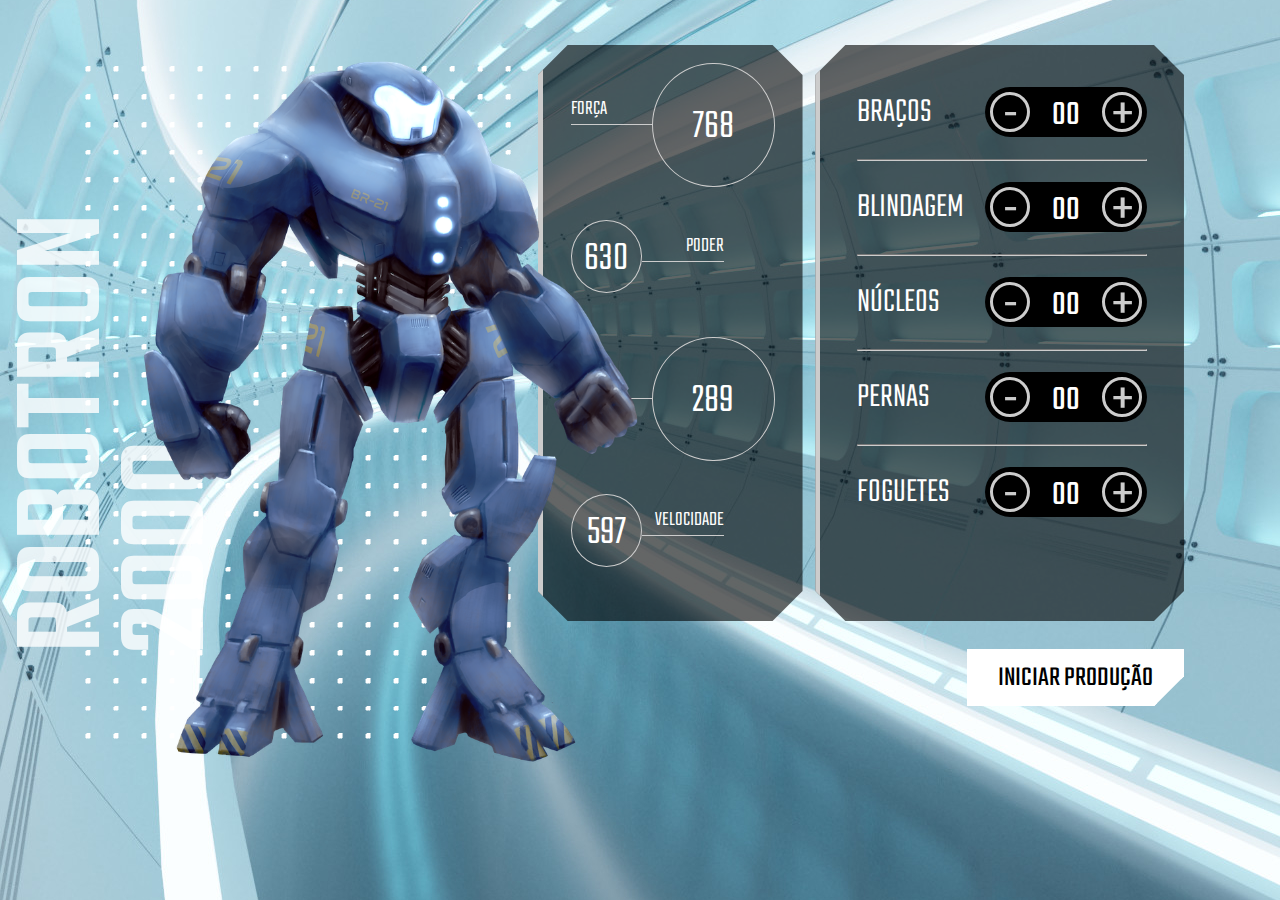
==== js-manipulate-dom/index.html @ 59cdbc50 "upload the base project of the manipulating dom with js course" ====
<!DOCTYPE html>
<html lang="en">
<head>
    <meta charset="UTF-8">
    <meta http-equiv="X-UA-Compatible" content="IE=edge">
    <meta name="viewport" content="width=device-width, initial-scale=1.0">
    <link rel="shortcut icon" type="image/jpg" href="img/favicon.ico"/>
    <title>Robotron 2000</title>

    <link rel="stylesheet" href="css/style.css">
    <link rel="preconnect" href="https://fonts.googleapis.com">
    <link rel="preconnect" href="https://fonts.gstatic.com" crossorigin>
    <link href="https://fonts.googleapis.com/css2?family=Teko:wght@300;500&display=swap" rel="stylesheet"> 
</head>
<body>
    <main>
        <section class="robotron">
            <img class="robo" src="img/robotron.png" alt="Robotron">
            <figcaption class="titulo">ROBOTRON <br>2000</figcaption>
        </section>

        <section class="box estatisticas">
            <div class="estatistica">
                <p class="estatistica-titulo">Força</p>
                <div class="estatistica-valor">
                    <p class="estatistica-numero">768</p>
                </div>
            </div>
            <div class="estatistica">
                <p class="estatistica-titulo">Poder</p>
                <div class="estatistica-valor">
                    <p class="estatistica-numero">630</p>
                </div>
            </div>
            <div class="estatistica">
                <p class="estatistica-titulo">Energia</p>
                <div class="estatistica-valor">
                    <p class="estatistica-numero">289</p>
                </div>
            </div>
            <div class="estatistica">
                <p class="estatistica-titulo">Velocidade</p>
                <div class="estatistica-valor">
                    <p class="estatistica-numero">597</p>
                </div>
            </div>
        </section>

        <section class="equipamentos">
            <form action="" class="montador">
                <div class="box montador-conteudo">
                    <div class="peca">
                        <label for="" class="peca-titulo">Braços</label>
                        <div class="controle">
                            <buttom class="controle-ajuste">-</buttom>
                            <input type="text" class="controle-contador" value="00">
                            <buttom class="controle-ajuste">+</buttom>
                        </div>
                    </div>
                    <hr class="linha">
                    <div class="peca">
                        <label for="" class="peca-titulo">Blindagem</label>
                        <div class="controle">
                            <buttom class="controle-ajuste">-</buttom>
                            <input type="text" class="controle-contador" value="00">
                            <buttom class="controle-ajuste">+</buttom>
                        </div>
                    </div>
                    <hr class="linha">
                    <div class="peca">
                        <label for="" class="peca-titulo">Núcleos</label>
                        <div class="controle">
                            <buttom class="controle-ajuste">-</buttom>
                            <input type="text" class="controle-contador" value="00">
                            <buttom class="controle-ajuste">+</buttom>
                        </div>
                    </div>
                    <hr class="linha">
                    <div class="peca">
                        <label for="" class="peca-titulo">Pernas</label>
                        <div class="controle">
                            <buttom class="controle-ajuste">-</buttom>
                            <input type="text" class="controle-contador" value="00">
                            <buttom class="controle-ajuste">+</buttom>
                        </div>
                    </div>
                    <hr class="linha">
                    <div class="peca">
                        <label for="" class="peca-titulo">Foguetes</label>
                        <div class="controle">
                            <buttom class="controle-ajuste">-</buttom>
                            <input type="text" class="controle-contador" value="00">
                            <buttom class="controle-ajuste">+</buttom>
                        </div>
                    </div>
                </div>
                <input type="submit" value="Iniciar produção" class="producao" id="producao">
            </form>
        </section>
    </main>
</body>
</html>
---- js-manipulate-dom/css/style.css ----
:root {
    --main-cinza: #CCCCCC;
    --main-branco: #FFFFFF;
    --main-preto: #000000;
}

* {
    box-sizing: border-box;
}

body {
    background: url(../img/fundo.jpg);
    background-position: center center;
    background-size: cover cover;
    padding: 0;
    margin: 0;
    font-weight: 300;
}

body, input {
    font-family: 'Teko', sans-serif;
}

main {
    width: 80vw;
    height: 80vh;
    margin: 10vh 8vw 10vh 12vw;
    display: flex;
    gap: 1vw;
}

.robotron {
    background: url(../img/estrutura.png) no-repeat;
    background-position: center center;
    margin: 0;
    flex-basis: 40%;
    position: relative;
}

.robo {
    height: 110%;
    z-index: 1;
    position: absolute;
    left: -20%;
    top: -5%;
}

.titulo {
    transform: rotate(180deg);
    font-weight: 500;
    font-size: 130px;
    position: absolute;
    bottom: 7rem;
    left: -3rem;
    line-height: 0.8;
    writing-mode: vertical-rl;
    text-orientation: mixed;
    color: rgba(255,255,255,0.8)
}

.box {
    background: rgba(0,0,0,0.6);
    clip-path: polygon(calc(100% - 30px) 0, 100% 30px, 100% calc(100% - 30px), calc(100% - 30px) 100%, 30px 100%, 0 calc(100% - 30px), 0 30px, 30px 0);
    border-left: 5px solid var(--main-cinza);
    height: 80%;
}

/****************************** Equipamentos *****/

.equipamentos {
    flex-basis: 32%;
}

.montador {
    height: 100%;;
}

.montador-conteudo {
    padding: 2em 10%;
}

.peca {
    padding: 1em 0;
}

.peca-titulo {
    color: var(--main-branco);
    text-transform: uppercase;
    font-size: 2.5em;
}

.controle {
    background: var(--main-preto);
    border-radius: 25px;
    float: right;
    display: inline-flex;
    padding: 5px;
    align-items: center;
    align-self: flex-end;
}

.controle-contador {
    width: 40px;
    height: 35px;
    background: none;
    border: 0;
    margin: 0 1rem;
    color: var(--main-branco);
    text-align: center;
    font-size: 2.5em;
    display: inline-flex;
    align-items: center;
    padding-top: 8px;
}

.controle-ajuste {
    display: inline-block;
    width: 40px;
    height: 40px;
    line-height: 44px;
    border-radius: 50%;
    color: var(--main-cinza);
    font-size: 4em;
    background: var(--main-preto);
    text-align: center;
    border: 3px solid var(--main-cinza);
    cursor: pointer;
}

.linha {
    border-color: var(--main-cinza);
}

.producao {
    margin-top: 1em;
    font-size: 2em;
    text-transform: uppercase;
    padding: 0.2em 1em;
    float: right;
    border: 3px solid var(--main-branco);
    background: var(--main-branco);
    clip-path: polygon(100% 0, 100% calc(100% - 30px), calc(100% - 30px) 100%, 0 100%, 0 0);
    cursor: pointer;
}

.producao:hover {
    background: var(--main-preto);
    color: var(--main-branco)
}



/****************************** Estatísticas *****/
.estatisticas {
    flex-basis: 23%;
    padding: 2em 2em 0;
}

.estatistica {
    color: var(--main-branco);
    display: flex;
    align-items: flex-start;
    height: 25%;
}

.estatistica-titulo {
    font-size: 1.5em;
    border-bottom: 1px solid var(--main-cinza);
    flex-basis: 40%;
    text-transform: uppercase;
    order: 1
}

.estatistica-valor {
    flex-basis: 60%;
    position: relative;
    margin: 10px 0 0;
    order: 2;
    margin: -10px 0 0;
}

.estatistica-valor::after {
    content: "";
    display: block;
    padding-bottom: 100%;
    border: 1px solid var(--main-cinza);
    border-radius: 50%;
}

.estatistica-numero {
    position: absolute;
    top: 50%;
    transform: translateY(-46%);
    width: 100%;
    line-height: 100%;
    text-align: center;
    font-size: 3em;
    margin: 0;
}

.estatistica:nth-child(2n) .estatistica-titulo {
    order: 2;
    text-align: right;
}

.estatistica:nth-child(2n) .estatistica-valor {
    order: 1;
    flex-basis: 35%;
    margin: 10px 0 0;
}

@media screen and (max-width: 1600px) {
    body { 
        font-size: 14px;
    }
    main {
        width: 90vw;
        height: 80vh;
        margin: 5vh auto;
    }
}

@media screen and (max-width: 1200px) {
    body { 
        font-size: 13px;
    }

    main {
        width: 96vw;
        height: 80vh;
        margin: 10vh auto;
    }
}
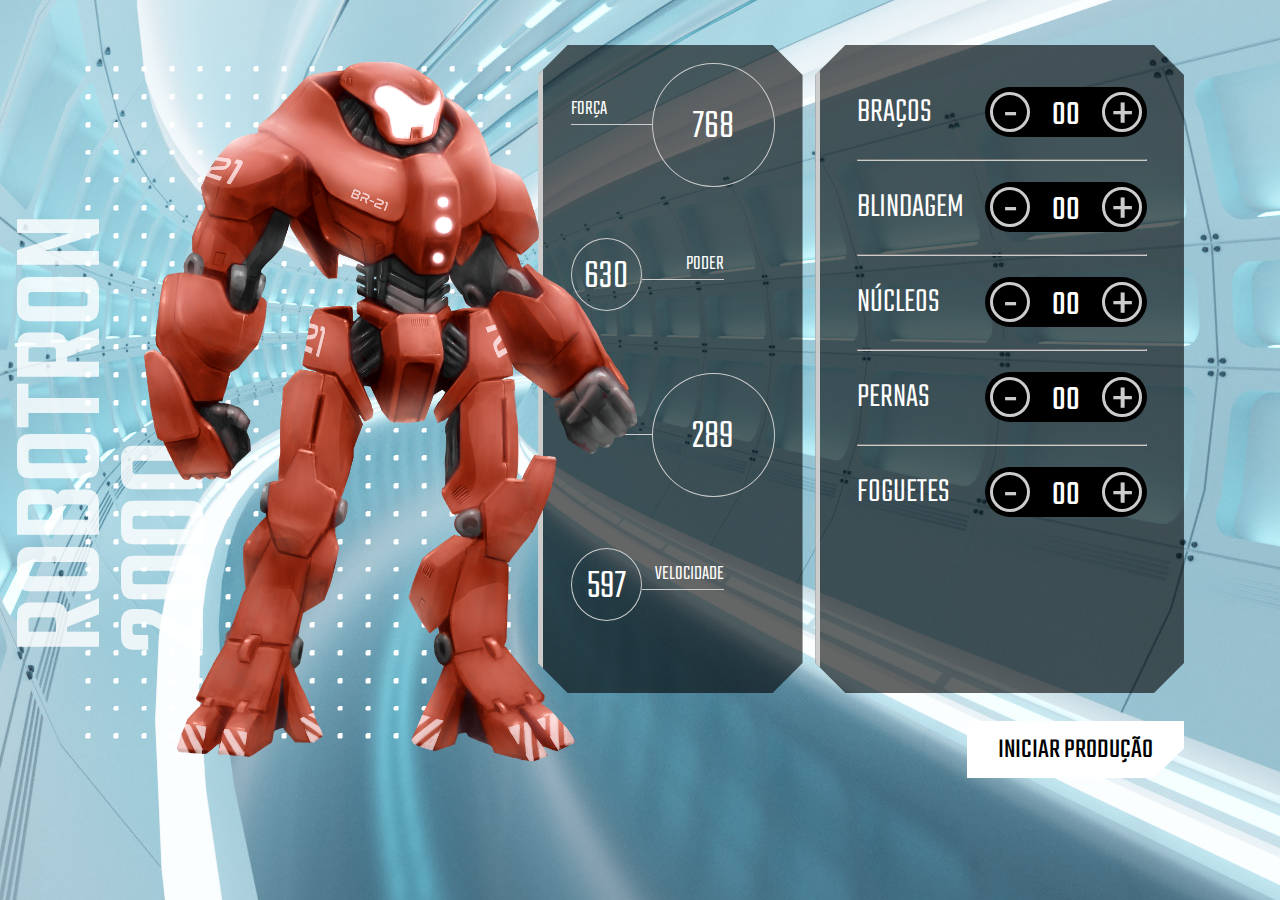
==== commit e275a7f5: "changed the robot img" ====
--- a/js-manipulate-dom/index.html
+++ b/js-manipulate-dom/index.html
@@ -15,7 +15,7 @@
 <body>
     <main>
         <section class="robotron">
-            <img class="robo" src="img/robotron.png" alt="Robotron">
+            <img class="robo" src="img/Robotron 2000 - Vermelho/Robotron 2000 - Vermelho.png" alt="Robotron">
             <figcaption class="titulo">ROBOTRON <br>2000</figcaption>
         </section>
 
--- a/js-manipulate-dom/css/style.css
+++ b/js-manipulate-dom/css/style.css
@@ -62,7 +62,7 @@
     background: rgba(0,0,0,0.6);
     clip-path: polygon(calc(100% - 30px) 0, 100% 30px, 100% calc(100% - 30px), calc(100% - 30px) 100%, 30px 100%, 0 calc(100% - 30px), 0 30px, 30px 0);
     border-left: 5px solid var(--main-cinza);
-    height: 80%;
+    height: 90%;
 }
 
 /****************************** Equipamentos *****/
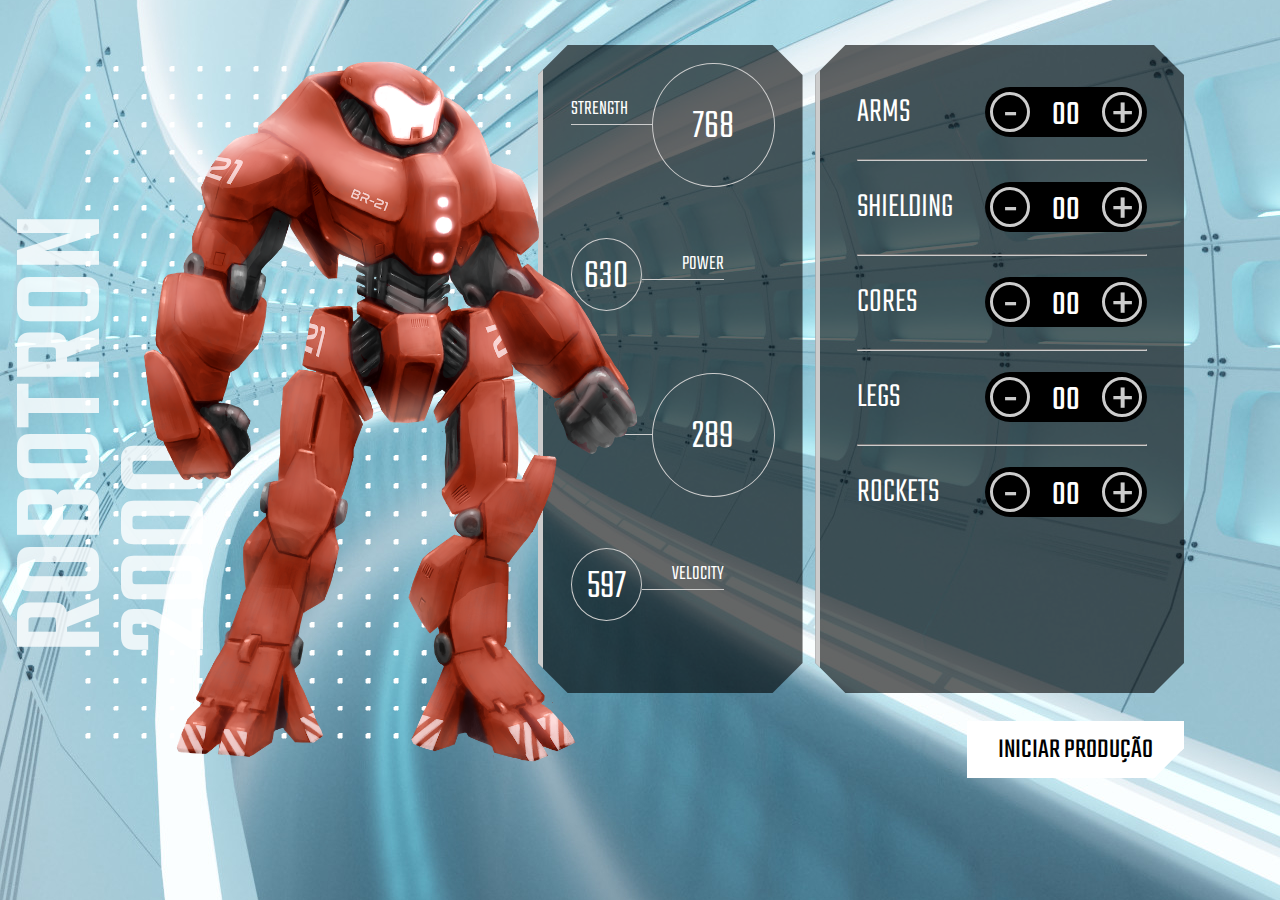
==== commit 03528cfd: "changed the content language" ====
--- a/js-manipulate-dom/index.html
+++ b/js-manipulate-dom/index.html
@@ -21,25 +21,25 @@
 
         <section class="box estatisticas">
             <div class="estatistica">
-                <p class="estatistica-titulo">Força</p>
+                <p class="estatistica-titulo">Strength</p>
                 <div class="estatistica-valor">
                     <p class="estatistica-numero">768</p>
                 </div>
             </div>
             <div class="estatistica">
-                <p class="estatistica-titulo">Poder</p>
+                <p class="estatistica-titulo">Power</p>
                 <div class="estatistica-valor">
                     <p class="estatistica-numero">630</p>
                 </div>
             </div>
             <div class="estatistica">
-                <p class="estatistica-titulo">Energia</p>
+                <p class="estatistica-titulo">Energy</p>
                 <div class="estatistica-valor">
                     <p class="estatistica-numero">289</p>
                 </div>
             </div>
             <div class="estatistica">
-                <p class="estatistica-titulo">Velocidade</p>
+                <p class="estatistica-titulo">Velocity</p>
                 <div class="estatistica-valor">
                     <p class="estatistica-numero">597</p>
                 </div>
@@ -50,7 +50,16 @@
             <form action="" class="montador">
                 <div class="box montador-conteudo">
                     <div class="peca">
-                        <label for="" class="peca-titulo">Braços</label>
+                        <label for="" class="peca-titulo">Arms</label>
+                        <div class="controle">
+                            <buttom class="controle-ajuste" id="minus">-</buttom>
+                            <input type="text" class="controle-contador" value="00" id="arm">
+                            <buttom class="controle-ajuste" id="plus">+</buttom>
+                        </div>
+                    </div>
+                    <hr class="linha">
+                    <div class="peca">
+                        <label for="" class="peca-titulo">Shielding</label>
                         <div class="controle">
                             <buttom class="controle-ajuste">-</buttom>
                             <input type="text" class="controle-contador" value="00">
@@ -59,7 +68,7 @@
                     </div>
                     <hr class="linha">
                     <div class="peca">
-                        <label for="" class="peca-titulo">Blindagem</label>
+                        <label for="" class="peca-titulo">Cores</label>
                         <div class="controle">
                             <buttom class="controle-ajuste">-</buttom>
                             <input type="text" class="controle-contador" value="00">
@@ -68,7 +77,7 @@
                     </div>
                     <hr class="linha">
                     <div class="peca">
-                        <label for="" class="peca-titulo">Núcleos</label>
+                        <label for="" class="peca-titulo">Legs</label>
                         <div class="controle">
                             <buttom class="controle-ajuste">-</buttom>
                             <input type="text" class="controle-contador" value="00">
@@ -77,16 +86,7 @@
                     </div>
                     <hr class="linha">
                     <div class="peca">
-                        <label for="" class="peca-titulo">Pernas</label>
-                        <div class="controle">
-                            <buttom class="controle-ajuste">-</buttom>
-                            <input type="text" class="controle-contador" value="00">
-                            <buttom class="controle-ajuste">+</buttom>
-                        </div>
-                    </div>
-                    <hr class="linha">
-                    <div class="peca">
-                        <label for="" class="peca-titulo">Foguetes</label>
+                        <label for="" class="peca-titulo">Rockets</label>
                         <div class="controle">
                             <buttom class="controle-ajuste">-</buttom>
                             <input type="text" class="controle-contador" value="00">
@@ -98,5 +98,6 @@
             </form>
         </section>
     </main>
+    <script src="js/script.js"></script>
 </body>
 </html>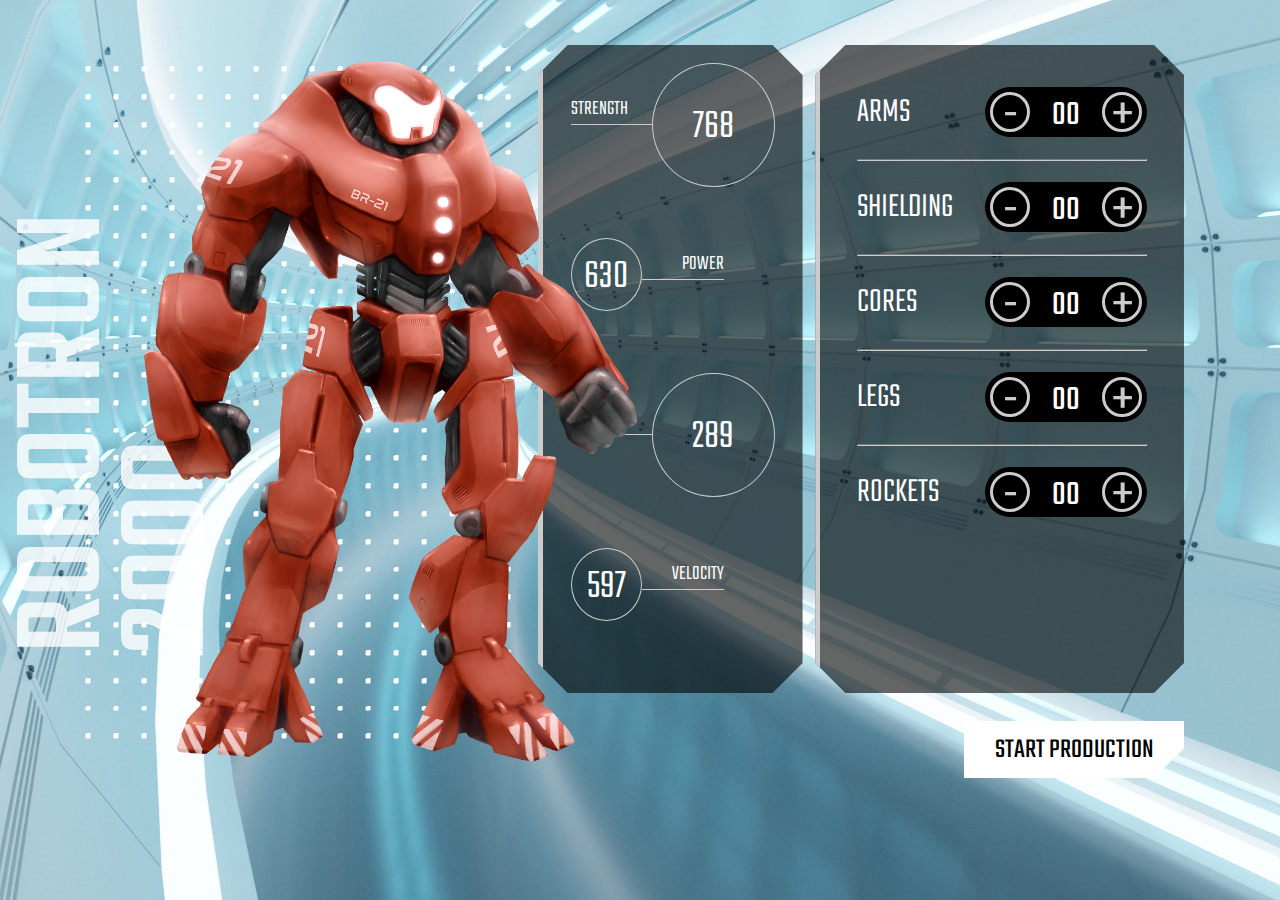
==== commit d6392848: "changed the html properties and the js code, to make it more dinamic" ====
--- a/js-manipulate-dom/index.html
+++ b/js-manipulate-dom/index.html
@@ -52,49 +52,49 @@
                     <div class="peca">
                         <label for="" class="peca-titulo">Arms</label>
                         <div class="controle">
-                            <buttom class="controle-ajuste" id="minus">-</buttom>
-                            <input type="text" class="controle-contador" value="00" id="arm">
-                            <buttom class="controle-ajuste" id="plus">+</buttom>
+                            <buttom class="controle-ajuste" data-control="-">-</buttom>
+                            <input type="text" class="controle-contador" value="00" data-counter>
+                            <buttom class="controle-ajuste" data-control="+">+</buttom>
                         </div>
                     </div>
                     <hr class="linha">
                     <div class="peca">
                         <label for="" class="peca-titulo">Shielding</label>
                         <div class="controle">
-                            <buttom class="controle-ajuste">-</buttom>
-                            <input type="text" class="controle-contador" value="00">
-                            <buttom class="controle-ajuste">+</buttom>
+                            <buttom class="controle-ajuste" data-control="-">-</buttom>
+                            <input type="text" class="controle-contador" value="00" data-counter>
+                            <buttom class="controle-ajuste" data-control="+">+</buttom>
                         </div>
                     </div>
                     <hr class="linha">
                     <div class="peca">
                         <label for="" class="peca-titulo">Cores</label>
                         <div class="controle">
-                            <buttom class="controle-ajuste">-</buttom>
-                            <input type="text" class="controle-contador" value="00">
-                            <buttom class="controle-ajuste">+</buttom>
+                            <buttom class="controle-ajuste" data-control="-">-</buttom>
+                            <input type="text" class="controle-contador" value="00" data-counter>
+                            <buttom class="controle-ajuste" data-control="+">+</buttom>
                         </div>
                     </div>
                     <hr class="linha">
                     <div class="peca">
                         <label for="" class="peca-titulo">Legs</label>
                         <div class="controle">
-                            <buttom class="controle-ajuste">-</buttom>
-                            <input type="text" class="controle-contador" value="00">
-                            <buttom class="controle-ajuste">+</buttom>
+                            <buttom class="controle-ajuste" data-control="-">-</buttom>
+                            <input type="text" class="controle-contador" value="00" data-counter>
+                            <buttom class="controle-ajuste" data-control="+">+</buttom>
                         </div>
                     </div>
                     <hr class="linha">
                     <div class="peca">
                         <label for="" class="peca-titulo">Rockets</label>
                         <div class="controle">
-                            <buttom class="controle-ajuste">-</buttom>
-                            <input type="text" class="controle-contador" value="00">
-                            <buttom class="controle-ajuste">+</buttom>
+                            <buttom class="controle-ajuste" data-control="-">-</buttom>
+                            <input type="text" class="controle-contador" value="00" data-counter>
+                            <buttom class="controle-ajuste" data-control="+">+</buttom>
                         </div>
                     </div>
                 </div>
-                <input type="submit" value="Iniciar produção" class="producao" id="producao">
+                <input type="submit" value="Start production" class="producao" id="producao">
             </form>
         </section>
     </main>
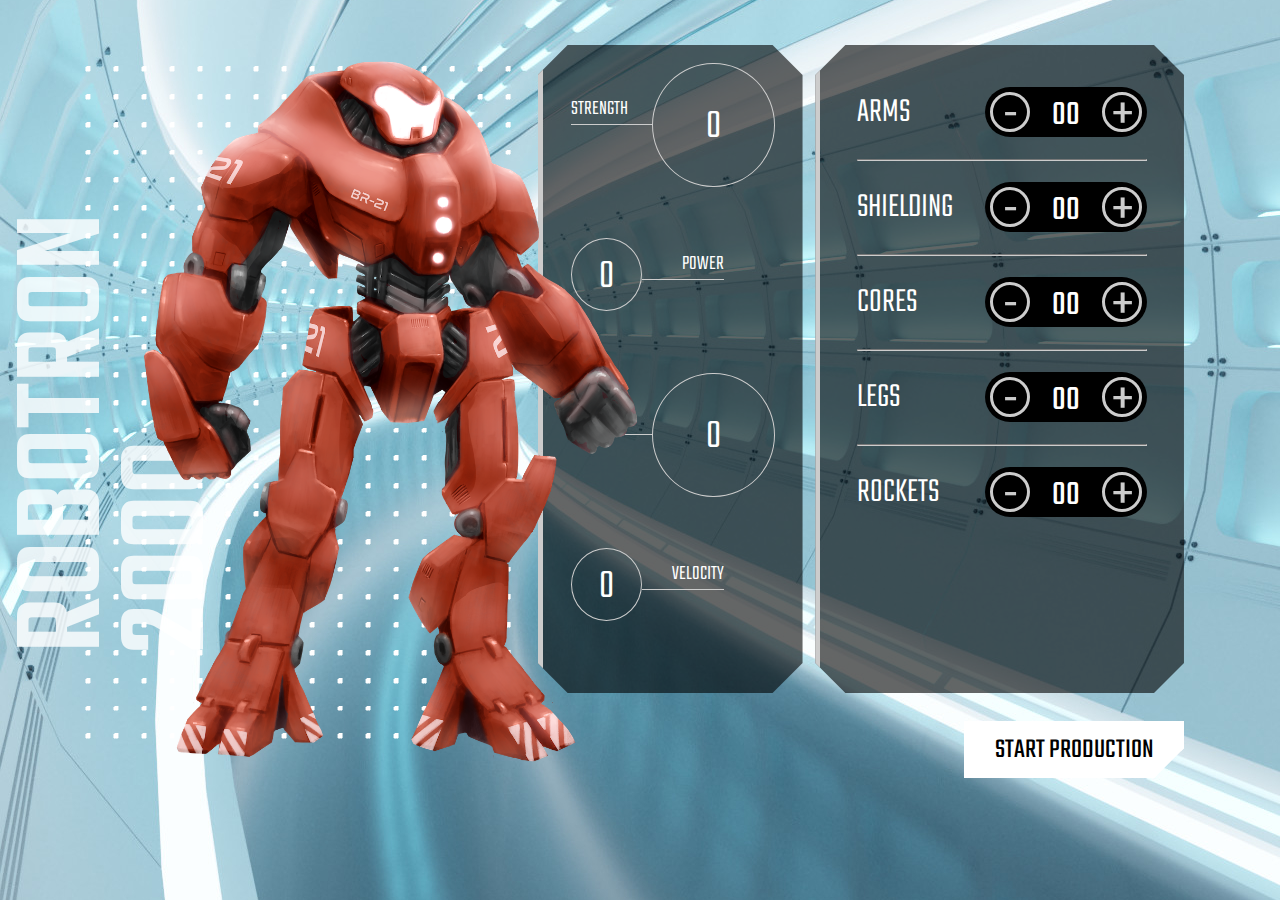
==== commit e3d60c40: "reset the values of the statistical section to zero" ====
--- a/js-manipulate-dom/index.html
+++ b/js-manipulate-dom/index.html
@@ -23,25 +23,25 @@
             <div class="estatistica">
                 <p class="estatistica-titulo">Strength</p>
                 <div class="estatistica-valor">
-                    <p class="estatistica-numero">768</p>
+                    <p class="estatistica-numero" data-statistics="strength">0</p>
                 </div>
             </div>
             <div class="estatistica">
                 <p class="estatistica-titulo">Power</p>
                 <div class="estatistica-valor">
-                    <p class="estatistica-numero">630</p>
+                    <p class="estatistica-numero" data-statistics="power">0</p>
                 </div>
             </div>
             <div class="estatistica">
                 <p class="estatistica-titulo">Energy</p>
                 <div class="estatistica-valor">
-                    <p class="estatistica-numero">289</p>
+                    <p class="estatistica-numero" data-statistics="energy">0</p>
                 </div>
             </div>
             <div class="estatistica">
                 <p class="estatistica-titulo">Velocity</p>
                 <div class="estatistica-valor">
-                    <p class="estatistica-numero">597</p>
+                    <p class="estatistica-numero" data-statistics="velocity">0</p>
                 </div>
             </div>
         </section>
@@ -52,45 +52,45 @@
                     <div class="peca">
                         <label for="" class="peca-titulo">Arms</label>
                         <div class="controle">
-                            <buttom class="controle-ajuste" data-control="-">-</buttom>
+                            <buttom class="controle-ajuste" data-control="-" data-peca="arms">-</buttom>
                             <input type="text" class="controle-contador" value="00" data-counter>
-                            <buttom class="controle-ajuste" data-control="+">+</buttom>
+                            <buttom class="controle-ajuste" data-control="+" data-peca="arms">+</buttom>
                         </div>
                     </div>
                     <hr class="linha">
                     <div class="peca">
                         <label for="" class="peca-titulo">Shielding</label>
                         <div class="controle">
-                            <buttom class="controle-ajuste" data-control="-">-</buttom>
+                            <buttom class="controle-ajuste" data-control="-" data-peca="shielding">-</buttom>
                             <input type="text" class="controle-contador" value="00" data-counter>
-                            <buttom class="controle-ajuste" data-control="+">+</buttom>
+                            <buttom class="controle-ajuste" data-control="+" data-peca="shielding">+</buttom>
                         </div>
                     </div>
                     <hr class="linha">
                     <div class="peca">
                         <label for="" class="peca-titulo">Cores</label>
                         <div class="controle">
-                            <buttom class="controle-ajuste" data-control="-">-</buttom>
+                            <buttom class="controle-ajuste" data-control="-" data-peca="cores">-</buttom>
                             <input type="text" class="controle-contador" value="00" data-counter>
-                            <buttom class="controle-ajuste" data-control="+">+</buttom>
+                            <buttom class="controle-ajuste" data-control="+" data-peca="cores">+</buttom>
                         </div>
                     </div>
                     <hr class="linha">
                     <div class="peca">
                         <label for="" class="peca-titulo">Legs</label>
                         <div class="controle">
-                            <buttom class="controle-ajuste" data-control="-">-</buttom>
+                            <buttom class="controle-ajuste" data-control="-" data-peca="legs">-</buttom>
                             <input type="text" class="controle-contador" value="00" data-counter>
-                            <buttom class="controle-ajuste" data-control="+">+</buttom>
+                            <buttom class="controle-ajuste" data-control="+" data-peca="legs">+</buttom>
                         </div>
                     </div>
                     <hr class="linha">
                     <div class="peca">
                         <label for="" class="peca-titulo">Rockets</label>
                         <div class="controle">
-                            <buttom class="controle-ajuste" data-control="-">-</buttom>
+                            <buttom class="controle-ajuste" data-control="-" data-peca="rockets">-</buttom>
                             <input type="text" class="controle-contador" value="00" data-counter>
-                            <buttom class="controle-ajuste" data-control="+">+</buttom>
+                            <buttom class="controle-ajuste" data-control="+" data-peca="rockets">+</buttom>
                         </div>
                     </div>
                 </div>
